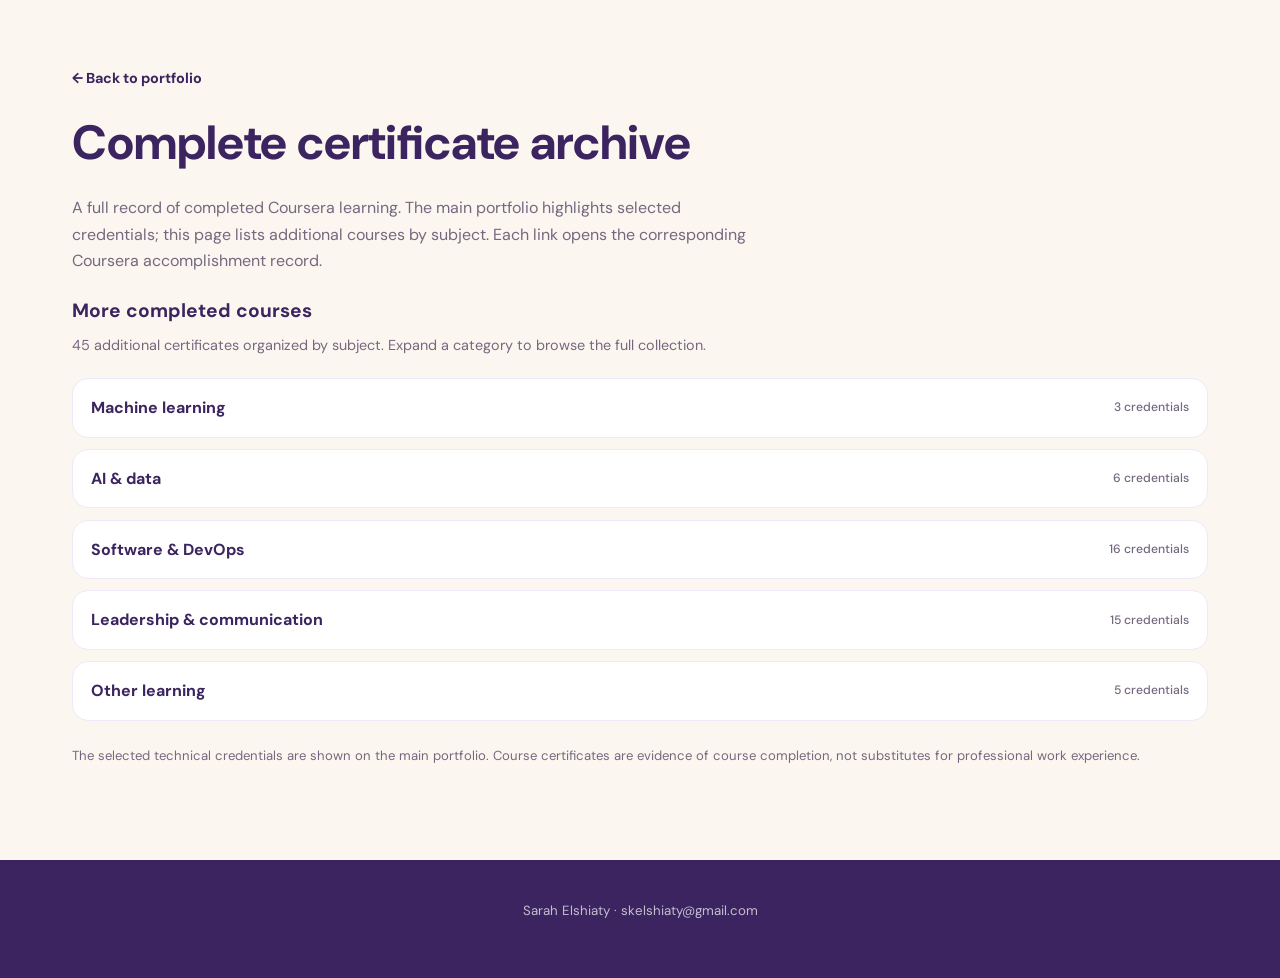
==== certificates.html @ fd30c5a4 "Add separate categorized archive for completed Coursera courses" ====
<!DOCTYPE html>
<html lang="en">
<head>
  <meta charset="UTF-8" />
  <meta name="viewport" content="width=device-width, initial-scale=1.0" />
  <title>Complete Certificate Archive | Sarah Elshiaty</title>
  <meta name="description" content="Full catalog of Sarah Elshiaty's completed Coursera credentials in machine learning, software engineering, AI, leadership and other subjects." />
  <link rel="stylesheet" href="style.css" />
  <link rel="preconnect" href="https://fonts.googleapis.com" />
  <link href="https://fonts.googleapis.com/css2?family=Cormorant+Garamond:wght@400;500;600&family=DM+Sans:wght@400;500;600;700&family=Space+Mono:wght@400;700&display=swap" rel="stylesheet" />
  <link rel="stylesheet" href="https://cdnjs.cloudflare.com/ajax/libs/font-awesome/6.5.0/css/all.min.css" />
  <style>
    .archive-page-header { padding: 4rem 0 1.3rem; }
    .archive-page-header h1 { color: var(--green-deep); font-size: clamp(2rem,5vw,3rem); margin: 0.7rem 0; }
    .archive-page-header p { color: var(--text-soft); max-width: 690px; line-height: 1.65; }
    .archive-page { padding: 0 0 5rem; }
    .archive-back { font-size: .9rem; color: var(--green-deep); font-weight: 700; }
    .archive-page .credentials-archive { margin-top: 0; }
    .archive-note { padding: 0.8rem 0; color: var(--text-soft); font-size: .82rem; }
    .archive-page .credential-group { max-width: 100%; }
  </style>
</head>
<body>
  <main class="container">
    <header class="archive-page-header">
      <a class="archive-back" href="index.html#highlights">← Back to portfolio</a>
      <h1>Complete certificate archive</h1>
      <p>A full record of completed Coursera learning. The main portfolio highlights selected credentials; this page lists additional courses by subject. Each link opens the corresponding Coursera accomplishment record.</p>
    </header>
    <section class="archive-page" aria-label="Additional completed credentials">
      <div class="credentials-archive">
        <div class="credentials-archive-heading">
          <h3>More completed courses</h3>
          <p>45 additional certificates organized by subject. Expand a category to browse the full collection.</p>
        </div>
<details class="credential-group">
            <summary><span>Machine learning</span><span class="credential-count">3 credentials</span></summary>
            <div class="credential-list">
              <div class="credential-item">
                <div><strong>Probability &amp; Statistics for Machine Learning &amp; Data Science</strong><span>DeepLearning.AI · Apr 2026</span></div>
                <a href="https://www.coursera.org/account/accomplishments/verify/L7XEUU2MS2C8" target="_blank" rel="noopener noreferrer" aria-label="View Coursera credential: Probability &amp; Statistics for Machine Learning &amp; Data Science">View credential <i class="fas fa-arrow-up-right-from-square" aria-hidden="true"></i></a>
              </div>
              <div class="credential-item">
                <div><strong>Calculus for Machine Learning and Data Science</strong><span>DeepLearning.AI · Apr 2026</span></div>
                <a href="https://www.coursera.org/account/accomplishments/verify/JVXZTRAQ6UK8" target="_blank" rel="noopener noreferrer" aria-label="View Coursera credential: Calculus for Machine Learning and Data Science">View credential <i class="fas fa-arrow-up-right-from-square" aria-hidden="true"></i></a>
              </div>
              <div class="credential-item">
                <div><strong>Linear Algebra for Machine Learning and Data Science</strong><span>DeepLearning.AI · Apr 2026</span></div>
                <a href="https://www.coursera.org/account/accomplishments/verify/30OW31FMFDQ5" target="_blank" rel="noopener noreferrer" aria-label="View Coursera credential: Linear Algebra for Machine Learning and Data Science">View credential <i class="fas fa-arrow-up-right-from-square" aria-hidden="true"></i></a>
              </div>
            </div>
          </details>
<details class="credential-group">
            <summary><span>AI &amp; data</span><span class="credential-count">6 credentials</span></summary>
            <div class="credential-list">
              <div class="credential-item">
                <div><strong>Gen AI Foundational Models for NLP &amp; Language Understanding</strong><span>IBM · Oct 2025</span></div>
                <a href="https://www.coursera.org/account/accomplishments/verify/PF1G9964RRE6" target="_blank" rel="noopener noreferrer" aria-label="View Coursera credential: Gen AI Foundational Models for NLP &amp; Language Understanding">View credential <i class="fas fa-arrow-up-right-from-square" aria-hidden="true"></i></a>
              </div>
              <div class="credential-item">
                <div><strong>Generative AI and LLMs: Architecture and Data Preparation</strong><span>IBM · Oct 2025</span></div>
                <a href="https://www.coursera.org/account/accomplishments/verify/6Q4J4Z8OM5E4" target="_blank" rel="noopener noreferrer" aria-label="View Coursera credential: Generative AI and LLMs: Architecture and Data Preparation">View credential <i class="fas fa-arrow-up-right-from-square" aria-hidden="true"></i></a>
              </div>
              <div class="credential-item">
                <div><strong>Building Generative AI-Powered Applications with Python</strong><span>IBM · Oct 2025</span></div>
                <a href="https://www.coursera.org/account/accomplishments/verify/UNQ5S6J6M9ED" target="_blank" rel="noopener noreferrer" aria-label="View Coursera credential: Building Generative AI-Powered Applications with Python">View credential <i class="fas fa-arrow-up-right-from-square" aria-hidden="true"></i></a>
              </div>
              <div class="credential-item">
                <div><strong>Prompt Engineering for Generative AI: Build Better AI Prompts</strong><span>IBM · Oct 2025</span></div>
                <a href="https://www.coursera.org/account/accomplishments/verify/GC480AFIRLNX" target="_blank" rel="noopener noreferrer" aria-label="View Coursera credential: Prompt Engineering for Generative AI: Build Better AI Prompts">View credential <i class="fas fa-arrow-up-right-from-square" aria-hidden="true"></i></a>
              </div>
              <div class="credential-item">
                <div><strong>Generative AI Essentials: From Fundamentals to Real-World Applications</strong><span>IBM · Oct 2025</span></div>
                <a href="https://www.coursera.org/account/accomplishments/verify/YM3UNROFY2SQ" target="_blank" rel="noopener noreferrer" aria-label="View Coursera credential: Generative AI Essentials: From Fundamentals to Real-World Applications">View credential <i class="fas fa-arrow-up-right-from-square" aria-hidden="true"></i></a>
              </div>
              <div class="credential-item">
                <div><strong>AI Foundations: How Artificial Intelligence Works</strong><span>IBM · Oct 2025</span></div>
                <a href="https://www.coursera.org/account/accomplishments/verify/1V96ULP0HMOT" target="_blank" rel="noopener noreferrer" aria-label="View Coursera credential: AI Foundations: How Artificial Intelligence Works">View credential <i class="fas fa-arrow-up-right-from-square" aria-hidden="true"></i></a>
              </div>
            </div>
          </details>
<details class="credential-group">
            <summary><span>Software &amp; DevOps</span><span class="credential-count">16 credentials</span></summary>
            <div class="credential-list">
              <div class="credential-item">
                <div><strong>DevOps Capstone Project</strong><span>IBM · Apr 2026</span></div>
                <a href="https://www.coursera.org/account/accomplishments/verify/LTIENLYLQ0TU" target="_blank" rel="noopener noreferrer" aria-label="View Coursera credential: DevOps Capstone Project">View credential <i class="fas fa-arrow-up-right-from-square" aria-hidden="true"></i></a>
              </div>
              <div class="credential-item">
                <div><strong>Monitoring and Observability for Development and DevOps</strong><span>IBM · Apr 2026</span></div>
                <a href="https://www.coursera.org/account/accomplishments/verify/8RVQHXJWYIJT" target="_blank" rel="noopener noreferrer" aria-label="View Coursera credential: Monitoring and Observability for Development and DevOps">View credential <i class="fas fa-arrow-up-right-from-square" aria-hidden="true"></i></a>
              </div>
              <div class="credential-item">
                <div><strong>Introduction to Test and Behavior Driven Development</strong><span>IBM · Apr 2026</span></div>
                <a href="https://www.coursera.org/account/accomplishments/verify/ZNVPTYYJFNGZ" target="_blank" rel="noopener noreferrer" aria-label="View Coursera credential: Introduction to Test and Behavior Driven Development">View credential <i class="fas fa-arrow-up-right-from-square" aria-hidden="true"></i></a>
              </div>
              <div class="credential-item">
                <div><strong>Introduction to Cloud Computing</strong><span>IBM · Apr 2026</span></div>
                <a href="https://www.coursera.org/account/accomplishments/verify/LXU3N2TKP0WY" target="_blank" rel="noopener noreferrer" aria-label="View Coursera credential: Introduction to Cloud Computing">View credential <i class="fas fa-arrow-up-right-from-square" aria-hidden="true"></i></a>
              </div>
              <div class="credential-item">
                <div><strong>Application Development using Microservices and Serverless</strong><span>IBM · Apr 2026</span></div>
                <a href="https://www.coursera.org/account/accomplishments/verify/Q4L50C824P6M" target="_blank" rel="noopener noreferrer" aria-label="View Coursera credential: Application Development using Microservices and Serverless">View credential <i class="fas fa-arrow-up-right-from-square" aria-hidden="true"></i></a>
              </div>
              <div class="credential-item">
                <div><strong>Getting Started with Git and GitHub</strong><span>IBM · Apr 2026</span></div>
                <a href="https://www.coursera.org/account/accomplishments/verify/JRCQGXC0SB4U" target="_blank" rel="noopener noreferrer" aria-label="View Coursera credential: Getting Started with Git and GitHub">View credential <i class="fas fa-arrow-up-right-from-square" aria-hidden="true"></i></a>
              </div>
              <div class="credential-item">
                <div><strong>Hands-on Introduction to Linux Commands and Shell Scripting</strong><span>IBM · Apr 2026</span></div>
                <a href="https://www.coursera.org/account/accomplishments/verify/ZKKMEPRRI6KT" target="_blank" rel="noopener noreferrer" aria-label="View Coursera credential: Hands-on Introduction to Linux Commands and Shell Scripting">View credential <i class="fas fa-arrow-up-right-from-square" aria-hidden="true"></i></a>
              </div>
              <div class="credential-item">
                <div><strong>Continuous Integration and Continuous Delivery (CI/CD)</strong><span>IBM · Apr 2026</span></div>
                <a href="https://www.coursera.org/account/accomplishments/verify/9HKXNP41TQMJ" target="_blank" rel="noopener noreferrer" aria-label="View Coursera credential: Continuous Integration and Continuous Delivery (CI/CD)">View credential <i class="fas fa-arrow-up-right-from-square" aria-hidden="true"></i></a>
              </div>
              <div class="credential-item">
                <div><strong>Introduction to DevOps</strong><span>IBM · Apr 2026</span></div>
                <a href="https://www.coursera.org/account/accomplishments/verify/MQ0LH51BWFPN" target="_blank" rel="noopener noreferrer" aria-label="View Coursera credential: Introduction to DevOps">View credential <i class="fas fa-arrow-up-right-from-square" aria-hidden="true"></i></a>
              </div>
              <div class="credential-item">
                <div><strong>Introduction to Containers with Docker, Kubernetes and OpenShift</strong><span>IBM · Apr 2026</span></div>
                <a href="https://www.coursera.org/account/accomplishments/verify/XZ3LC8RISA0I" target="_blank" rel="noopener noreferrer" aria-label="View Coursera credential: Introduction to Containers with Docker, Kubernetes and OpenShift">View credential <i class="fas fa-arrow-up-right-from-square" aria-hidden="true"></i></a>
              </div>
              <div class="credential-item">
                <div><strong>Introduction to Software Engineering</strong><span>IBM · Oct 2025</span></div>
                <a href="https://www.coursera.org/account/accomplishments/verify/JTVLV0EAIH13" target="_blank" rel="noopener noreferrer" aria-label="View Coursera credential: Introduction to Software Engineering">View credential <i class="fas fa-arrow-up-right-from-square" aria-hidden="true"></i></a>
              </div>
              <div class="credential-item">
                <div><strong>Introduction to Agile Development and Scrum</strong><span>IBM · Oct 2025</span></div>
                <a href="https://www.coursera.org/account/accomplishments/verify/IG5X1G9AXCM3" target="_blank" rel="noopener noreferrer" aria-label="View Coursera credential: Introduction to Agile Development and Scrum">View credential <i class="fas fa-arrow-up-right-from-square" aria-hidden="true"></i></a>
              </div>
              <div class="credential-item">
                <div><strong>Build &amp; Deploy AI Applications with Python &amp; Flask</strong><span>IBM · Oct 2025</span></div>
                <a href="https://www.coursera.org/account/accomplishments/verify/SZT0RPKFJXXV" target="_blank" rel="noopener noreferrer" aria-label="View Coursera credential: Build &amp; Deploy AI Applications with Python &amp; Flask">View credential <i class="fas fa-arrow-up-right-from-square" aria-hidden="true"></i></a>
              </div>
              <div class="credential-item">
                <div><strong>Python for Data Science &amp; AI: Hands-On Development</strong><span>IBM · Sep 2025</span></div>
                <a href="https://www.coursera.org/account/accomplishments/verify/B6IBYUK8X3IO" target="_blank" rel="noopener noreferrer" aria-label="View Coursera credential: Python for Data Science &amp; AI: Hands-On Development">View credential <i class="fas fa-arrow-up-right-from-square" aria-hidden="true"></i></a>
              </div>
              <div class="credential-item">
                <div><strong>Python Data Structures</strong><span>University of Michigan · Nov 2023</span></div>
                <a href="https://www.coursera.org/account/accomplishments/verify/FDK372BKE6NF" target="_blank" rel="noopener noreferrer" aria-label="View Coursera credential: Python Data Structures">View credential <i class="fas fa-arrow-up-right-from-square" aria-hidden="true"></i></a>
              </div>
              <div class="credential-item">
                <div><strong>Programming for Everybody (Getting Started with Python)</strong><span>University of Michigan · Oct 2023</span></div>
                <a href="https://www.coursera.org/account/accomplishments/verify/CGVASW6T26MK" target="_blank" rel="noopener noreferrer" aria-label="View Coursera credential: Programming for Everybody (Getting Started with Python)">View credential <i class="fas fa-arrow-up-right-from-square" aria-hidden="true"></i></a>
              </div>
            </div>
          </details>
<details class="credential-group">
            <summary><span>Leadership &amp; communication</span><span class="credential-count">15 credentials</span></summary>
            <div class="credential-list">
              <div class="credential-item">
                <div><strong>Leading Teams: Building Effective Team Cultures</strong><span>University of Illinois Urbana-Champaign · Sep 2026</span></div>
                <a href="https://www.coursera.org/account/accomplishments/verify/1QXT1CW9UWL4" target="_blank" rel="noopener noreferrer" aria-label="View Coursera credential: Leading Teams: Building Effective Team Cultures">View credential <i class="fas fa-arrow-up-right-from-square" aria-hidden="true"></i></a>
              </div>
              <div class="credential-item">
                <div><strong>Critical Thinking for Decision Making</strong><span>Creo Incubator · Sep 2026</span></div>
                <a href="https://www.coursera.org/account/accomplishments/verify/ET0OL95OQZAV" target="_blank" rel="noopener noreferrer" aria-label="View Coursera credential: Critical Thinking for Decision Making">View credential <i class="fas fa-arrow-up-right-from-square" aria-hidden="true"></i></a>
              </div>
              <div class="credential-item">
                <div><strong>Speak English Professionally: In Person, Online &amp; On the Phone</strong><span>Georgia Institute of Technology · Apr 2026</span></div>
                <a href="https://www.coursera.org/account/accomplishments/verify/CDO8L9FVTLZS" target="_blank" rel="noopener noreferrer" aria-label="View Coursera credential: Speak English Professionally: In Person, Online &amp; On the Phone">View credential <i class="fas fa-arrow-up-right-from-square" aria-hidden="true"></i></a>
              </div>
              <div class="credential-item">
                <div><strong>Employment Contracts</strong><span>University of Pennsylvania · Apr 2026</span></div>
                <a href="https://www.coursera.org/account/accomplishments/verify/L3MNR1FDJCLH" target="_blank" rel="noopener noreferrer" aria-label="View Coursera credential: Employment Contracts">View credential <i class="fas fa-arrow-up-right-from-square" aria-hidden="true"></i></a>
              </div>
              <div class="credential-item">
                <div><strong>Change Management</strong><span>Packt · Apr 2026</span></div>
                <a href="https://www.coursera.org/account/accomplishments/verify/ZLDD9D7CC0N3" target="_blank" rel="noopener noreferrer" aria-label="View Coursera credential: Change Management">View credential <i class="fas fa-arrow-up-right-from-square" aria-hidden="true"></i></a>
              </div>
              <div class="credential-item">
                <div><strong>Workplace Ethics and Professionalism</strong><span>LearnKartS · Apr 2026</span></div>
                <a href="https://www.coursera.org/account/accomplishments/verify/IQK7YTD3WS2Q" target="_blank" rel="noopener noreferrer" aria-label="View Coursera credential: Workplace Ethics and Professionalism">View credential <i class="fas fa-arrow-up-right-from-square" aria-hidden="true"></i></a>
              </div>
              <div class="credential-item">
                <div><strong>Preparation for Job Interviews</strong><span>Coursera · Apr 2026</span></div>
                <a href="https://www.coursera.org/account/accomplishments/verify/8XFS28ZJ9M58" target="_blank" rel="noopener noreferrer" aria-label="View Coursera credential: Preparation for Job Interviews">View credential <i class="fas fa-arrow-up-right-from-square" aria-hidden="true"></i></a>
              </div>
              <div class="credential-item">
                <div><strong>Developing Interpersonal Skills</strong><span>IBM · Apr 2026</span></div>
                <a href="https://www.coursera.org/account/accomplishments/verify/IX8LD2YBZOAU" target="_blank" rel="noopener noreferrer" aria-label="View Coursera credential: Developing Interpersonal Skills">View credential <i class="fas fa-arrow-up-right-from-square" aria-hidden="true"></i></a>
              </div>
              <div class="credential-item">
                <div><strong>Grammar and Punctuation</strong><span>University of California, Irvine · Oct 2025</span></div>
                <a href="https://www.coursera.org/account/accomplishments/verify/HV7VR3W2LQR6" target="_blank" rel="noopener noreferrer" aria-label="View Coursera credential: Grammar and Punctuation">View credential <i class="fas fa-arrow-up-right-from-square" aria-hidden="true"></i></a>
              </div>
              <div class="credential-item">
                <div><strong>Digital Creativity</strong><span>Arizona State University · Oct 2025</span></div>
                <a href="https://www.coursera.org/account/accomplishments/verify/DJQEDTL4682N" target="_blank" rel="noopener noreferrer" aria-label="View Coursera credential: Digital Creativity">View credential <i class="fas fa-arrow-up-right-from-square" aria-hidden="true"></i></a>
              </div>
              <div class="credential-item">
                <div><strong>Entrepreneurship I: Laying the Foundation</strong><span>University of Illinois Urbana-Champaign · Oct 2025</span></div>
                <a href="https://www.coursera.org/account/accomplishments/verify/RY8MOOT4UTCQ" target="_blank" rel="noopener noreferrer" aria-label="View Coursera credential: Entrepreneurship I: Laying the Foundation">View credential <i class="fas fa-arrow-up-right-from-square" aria-hidden="true"></i></a>
              </div>
              <div class="credential-item">
                <div><strong>Digital Communication and Emotion</strong><span>Arizona State University · Oct 2024</span></div>
                <a href="https://www.coursera.org/account/accomplishments/verify/44YHU8G6OZR5" target="_blank" rel="noopener noreferrer" aria-label="View Coursera credential: Digital Communication and Emotion">View credential <i class="fas fa-arrow-up-right-from-square" aria-hidden="true"></i></a>
              </div>
              <div class="credential-item">
                <div><strong>Successful Presentation</strong><span>University of Colorado Boulder · Oct 2024</span></div>
                <a href="https://www.coursera.org/account/accomplishments/verify/QJTA5VAOOU4Z" target="_blank" rel="noopener noreferrer" aria-label="View Coursera credential: Successful Presentation">View credential <i class="fas fa-arrow-up-right-from-square" aria-hidden="true"></i></a>
              </div>
              <div class="credential-item">
                <div><strong>Finding Your Professional Voice: Confidence &amp; Impact</strong><span>University of London · Royal Central School of Speech and Drama · Sep 2024</span></div>
                <a href="https://www.coursera.org/account/accomplishments/verify/A33VC2U1CW04" target="_blank" rel="noopener noreferrer" aria-label="View Coursera credential: Finding Your Professional Voice: Confidence &amp; Impact">View credential <i class="fas fa-arrow-up-right-from-square" aria-hidden="true"></i></a>
              </div>
              <div class="credential-item">
                <div><strong>Personal Productivity, Time Management and Prioritization</strong><span>STARWEAVER · Sep 2023</span></div>
                <a href="https://www.coursera.org/account/accomplishments/verify/2HZ6AYJW59MP" target="_blank" rel="noopener noreferrer" aria-label="View Coursera credential: Personal Productivity, Time Management and Prioritization">View credential <i class="fas fa-arrow-up-right-from-square" aria-hidden="true"></i></a>
              </div>
            </div>
          </details>
<details class="credential-group">
            <summary><span>Other learning</span><span class="credential-count">5 credentials</span></summary>
            <div class="credential-list">
              <div class="credential-item">
                <div><strong>The Sustainable Development Goals – A Global, Transdisciplinary Vision for the Future</strong><span>University of Copenhagen · Mar 2025</span></div>
                <a href="https://www.coursera.org/account/accomplishments/verify/AI2J1E8IZM2V" target="_blank" rel="noopener noreferrer" aria-label="View Coursera credential: The Sustainable Development Goals – A Global, Transdisciplinary Vision for the Future">View credential <i class="fas fa-arrow-up-right-from-square" aria-hidden="true"></i></a>
              </div>
              <div class="credential-item">
                <div><strong>The Great Sustainability Transition: Global Challenges, Local Actions</strong><span>Universiteit Leiden · Mar 2025</span></div>
                <a href="https://www.coursera.org/account/accomplishments/verify/LQTTHE8A21H0" target="_blank" rel="noopener noreferrer" aria-label="View Coursera credential: The Great Sustainability Transition: Global Challenges, Local Actions">View credential <i class="fas fa-arrow-up-right-from-square" aria-hidden="true"></i></a>
              </div>
              <div class="credential-item">
                <div><strong>Digital Safety and Security</strong><span>Arizona State University · Mar 2024</span></div>
                <a href="https://www.coursera.org/account/accomplishments/verify/FE57LKBH8WSF" target="_blank" rel="noopener noreferrer" aria-label="View Coursera credential: Digital Safety and Security">View credential <i class="fas fa-arrow-up-right-from-square" aria-hidden="true"></i></a>
              </div>
              <div class="credential-item">
                <div><strong>Academic Information Seeking</strong><span>University of Copenhagen · Technical University of Denmark · Mar 2024</span></div>
                <a href="https://www.coursera.org/account/accomplishments/verify/UBH3HGKHYEZK" target="_blank" rel="noopener noreferrer" aria-label="View Coursera credential: Academic Information Seeking">View credential <i class="fas fa-arrow-up-right-from-square" aria-hidden="true"></i></a>
              </div>
              <div class="credential-item">
                <div><strong>Digital Tools and Well-Being</strong><span>Arizona State University · Oct 2023</span></div>
                <a href="https://www.coursera.org/account/accomplishments/verify/XLT7AVNNZXJG" target="_blank" rel="noopener noreferrer" aria-label="View Coursera credential: Digital Tools and Well-Being">View credential <i class="fas fa-arrow-up-right-from-square" aria-hidden="true"></i></a>
              </div>
            </div>
          </details>
      </div>

      <p class="archive-note">The selected technical credentials are shown on the <a href="index.html#highlights">main portfolio</a>. Course certificates are evidence of course completion, not substitutes for professional work experience.</p>
    </section>
  </main>
  <footer><div class="container"><p>Sarah Elshiaty · <a href="mailto:skelshiaty@gmail.com">skelshiaty@gmail.com</a></p></div></footer>
</body>
</html>
---- style.css ----
/* =====================================================
   SARAH ELSHIATY PORTFOLIO — style.css
   Palette: deep plum, elegant green, muted lavender, beige, cream
   Fonts: Cormorant Garamond + DM Sans + Space Mono
===================================================== */

:root {
  --green-deep:    #3b245f;
  --green-mid:     #5f3b8c;
  --green-sage:    #7f6aa3;
  --green-light:   #c9b8e8;
  --green-pale:    #eee8f8;
  --beige:         #f3ede3;
  --cream:         #fbf7f0;
  --white:         #ffffff;
  --text-dark:     #261f2e;
  --text-mid:      #4a4057;
  --text-soft:     #74687f;
  --shadow-sm:     0 2px 12px rgba(59,36,95,0.08);
  --shadow-md:     0 6px 28px rgba(59,36,95,0.13);
  --shadow-lg:     0 16px 56px rgba(59,36,95,0.18);
  --radius-sm:     8px;
  --radius-md:     16px;
  --radius-lg:     24px;
  --transition:    0.3s cubic-bezier(0.4, 0, 0.2, 1);
  --font-serif:    'Cormorant Garamond', Georgia, serif;
  --font-sans:     'DM Sans', system-ui, sans-serif;
  --font-mono:     'Space Mono', monospace;
}

*, *::before, *::after { box-sizing: border-box; margin: 0; padding: 0; }

html { scroll-behavior: smooth; font-size: 16px; }

body {
  font-family: var(--font-sans);
  background: var(--cream);
  color: var(--text-dark);
  line-height: 1.7;
  overflow-x: hidden;
}

img { max-width: 100%; display: block; }
a { text-decoration: none; color: inherit; }

.container {
  max-width: 1200px;
  margin: 0 auto;
  padding: 0 2rem;
}

/* ===================== SCROLLBAR ===================== */
::-webkit-scrollbar { width: 6px; }
::-webkit-scrollbar-track { background: var(--beige); }
::-webkit-scrollbar-thumb { background: var(--green-sage); border-radius: 3px; }

/* ===================== NAVBAR ===================== */
#navbar {
  position: fixed; top: 0; left: 0; right: 0; z-index: 1000;
  padding: 1rem 0;
  background: rgba(250,247,242,0.85);
  backdrop-filter: blur(16px);
  border-bottom: 1px solid transparent;
  transition: var(--transition);
}
#navbar.scrolled {
  border-bottom-color: var(--green-pale);
  box-shadow: var(--shadow-sm);
}
.nav-container {
  max-width: 1200px; margin: 0 auto; padding: 0 2rem;
  display: flex; align-items: center; justify-content: space-between;
}
.nav-logo {
  font-family: var(--font-serif);
  font-size: 1.6rem; font-weight: 600;
  color: var(--green-deep);
  letter-spacing: 0.02em;
}
.nav-logo span { color: var(--green-sage); }
.nav-links {
  display: flex; gap: 2.2rem; list-style: none;
}
.nav-links a {
  font-size: 0.85rem; font-weight: 500; letter-spacing: 0.06em;
  text-transform: uppercase; color: var(--text-mid);
  position: relative; transition: color var(--transition);
}
.nav-links a::after {
  content: ''; position: absolute; bottom: -3px; left: 0; right: 0;
  height: 2px; background: var(--green-sage);
  transform: scaleX(0); transition: transform var(--transition);
}
.nav-links a:hover { color: var(--green-deep); }
.nav-links a:hover::after { transform: scaleX(1); }

.hamburger {
  display: none; flex-direction: column; gap: 5px;
  background: none; border: none; cursor: pointer; padding: 4px;
}
.hamburger span {
  display: block; width: 24px; height: 2px;
  background: var(--green-deep); border-radius: 2px;
  transition: var(--transition);
}

/* ===================== BUTTONS ===================== */
.btn {
  display: inline-flex; align-items: center; gap: 0.5rem;
  padding: 0.75rem 1.75rem; border-radius: 50px;
  font-family: var(--font-sans); font-size: 0.9rem; font-weight: 600;
  cursor: pointer; transition: all var(--transition);
  border: 2px solid transparent;
}
.btn-primary {
  background: var(--green-deep); color: var(--white);
  border-color: var(--green-deep);
}
.btn-primary:hover {
  background: var(--green-mid); border-color: var(--green-mid);
  transform: translateY(-2px); box-shadow: var(--shadow-md);
}
.btn-secondary {
  background: transparent; color: var(--green-deep);
  border-color: var(--green-deep);
}
.btn-secondary:hover {
  background: var(--green-deep); color: var(--white);
  transform: translateY(-2px);
}
.btn-sm {
  padding: 0.5rem 1.1rem; font-size: 0.82rem;
  background: var(--green-pale); color: var(--green-deep);
  border-radius: 50px; border: none;
}
.btn-sm:hover { background: var(--green-light); }

.full-width { width: 100%; justify-content: center; }

/* ===================== SECTION COMMON ===================== */
section { padding: 6rem 0; }

.section-header { text-align: center; margin-bottom: 3.5rem; }
.section-tag {
  display: inline-block;
  font-family: var(--font-mono);
  font-size: 0.72rem; letter-spacing: 0.18em; text-transform: uppercase;
  color: var(--green-sage); margin-bottom: 0.6rem;
}
.section-title {
  font-family: var(--font-serif);
  font-size: clamp(2.2rem, 4vw, 3.2rem); font-weight: 300;
  color: var(--green-deep); line-height: 1.2;
}

/* ===================== REVEAL ANIMATION ===================== */
.reveal { opacity: 0; transform: translateY(40px); transition: opacity 0.7s ease, transform 0.7s ease; }
.reveal.visible { opacity: 1; transform: none; }

/* ===================== HERO ===================== */
#hero {
  min-height: 100vh; position: relative;
  background: radial-gradient(circle at 18% 28%, rgba(201,184,232,0.22) 0%, transparent 34%), linear-gradient(135deg, #24133f 0%, #3b245f 42%, #315b3a 78%, #476f4d 100%);
  display: flex; align-items: center; justify-content: center;
  overflow: hidden; padding: 8rem 2rem 4rem;
}
#particleCanvas {
  position: absolute; inset: 0; z-index: 0;
}
.hero-content {
  position: relative; z-index: 1;
  max-width: 1100px; margin: 0 auto;
  display: flex; align-items: center; gap: 4rem;
  flex-wrap: wrap; justify-content: center;
}
.hero-photo-wrap {
  flex-shrink: 0;
  width: 220px; height: 220px; border-radius: 50%;
  border: 4px solid rgba(201,184,232,0.65);
  box-shadow: 0 0 0 8px rgba(127,106,163,0.18), var(--shadow-lg);
  overflow: hidden;
  animation: heroPhotoIn 1s ease both;
}
@keyframes heroPhotoIn {
  from { opacity: 0; transform: scale(0.8); }
  to { opacity: 1; transform: scale(1); }
}
.hero-photo { width: 100%; height: 100%; object-fit: cover; }
.hero-text { flex: 1; min-width: 280px; animation: heroTextIn 1s 0.3s ease both; }
@keyframes heroTextIn {
  from { opacity: 0; transform: translateX(30px); }
  to { opacity: 1; transform: none; }
}
.hero-eyebrow {
  font-family: var(--font-mono); font-size: 0.78rem;
  letter-spacing: 0.2em; text-transform: uppercase;
  color: var(--green-light); margin-bottom: 0.5rem;
}
.hero-name {
  font-family: var(--font-serif);
  font-size: clamp(3rem, 6vw, 5.5rem); font-weight: 300;
  color: var(--white); line-height: 1.05; margin-bottom: 1rem;
  letter-spacing: -0.01em;
}
.hero-title {
  font-size: 0.92rem; font-weight: 500; letter-spacing: 0.03em;
  color: var(--green-light); margin-bottom: 1.2rem; line-height: 1.6;
}
.hero-desc {
  font-size: 1rem; color: rgba(255,255,255,0.75);
  margin-bottom: 2rem; line-height: 1.7; max-width: 520px;
}
.hero-btns { display: flex; gap: 1rem; flex-wrap: wrap; margin-bottom: 1.8rem; }
.hero-btns .btn-secondary {
  color: var(--white);
  border-color: rgba(201,184,232,0.75);
  background: rgba(255,255,255,0.08);
  backdrop-filter: blur(8px);
}
.hero-btns .btn-secondary:hover {
  background: var(--green-light);
  color: var(--green-deep);
  border-color: var(--green-light);
  box-shadow: var(--shadow-md);
}
.hero-quote {
  font-family: var(--font-serif); font-style: italic;
  font-size: 1.05rem; color: var(--green-light); opacity: 0.85;
}
.hero-quote .fa-quote-left, .hero-quote .fa-quote-right { font-size: 0.7em; margin: 0 0.3em; }
.hero-scroll-hint {
  position: absolute; bottom: 2rem; left: 50%; transform: translateX(-50%);
  color: var(--green-light); font-size: 1.2rem; z-index: 1;
  animation: bounce 2s infinite;
}
@keyframes bounce {
  0%, 100% { transform: translateX(-50%) translateY(0); }
  50% { transform: translateX(-50%) translateY(8px); }
}

/* ===================== QUICK FACTS ===================== */
#quickfacts {
  background: var(--white);
  padding: 3rem 0;
  border-bottom: 1px solid var(--green-pale);
}
.facts-grid {
  display: flex; flex-wrap: wrap; gap: 1rem; justify-content: center;
}
.fact-card {
  display: flex; align-items: center; gap: 0.7rem;
  background: var(--cream); border: 1px solid var(--green-pale);
  padding: 0.7rem 1.2rem; border-radius: 50px;
  font-size: 0.85rem; font-weight: 500; color: var(--text-mid);
  transition: all var(--transition);
}
.fact-card:hover {
  background: var(--green-pale); border-color: var(--green-light);
  transform: translateY(-2px); box-shadow: var(--shadow-sm);
}
.fact-card i { color: var(--green-sage); font-size: 0.9rem; }

/* ===================== ABOUT ===================== */
#about { background: var(--beige); }
.about-grid {
  display: grid; grid-template-columns: 300px 1fr; gap: 4rem; align-items: center;
}
.about-photo-wrap {
  position: relative; border-radius: var(--radius-lg); overflow: hidden;
  box-shadow: var(--shadow-md);
}
.about-photo-wrap img { width: 100%; aspect-ratio: 3/4; object-fit: cover; }
.about-photo-deco {
  position: absolute; top: 1rem; right: -1rem; bottom: -1rem; left: 1rem;
  border: 3px solid var(--green-light); border-radius: var(--radius-lg);
  z-index: -1;
}
.about-text-col p { font-size: 1rem; color: var(--text-mid); margin-bottom: 1.2rem; line-height: 1.8; }
.about-tags { display: flex; flex-wrap: wrap; gap: 0.5rem; margin-bottom: 1.5rem; }
.about-tags span {
  background: var(--green-pale); color: var(--green-deep);
  padding: 0.35rem 0.9rem; border-radius: 50px;
  font-size: 0.8rem; font-weight: 600;
}
.about-links { display: flex; gap: 0.8rem; }

/* ===================== EDUCATION ===================== */
#education { background: var(--cream); }
.edu-grid { display: grid; grid-template-columns: 1fr 1fr; gap: 2rem; }
.edu-card {
  background: var(--white); border: 1px solid var(--green-pale);
  border-radius: var(--radius-lg); padding: 2rem;
  box-shadow: var(--shadow-sm); transition: all var(--transition);
  display: flex; gap: 1.5rem;
}
.edu-card:hover { transform: translateY(-4px); box-shadow: var(--shadow-md); border-color: var(--green-light); }
.edu-icon {
  flex-shrink: 0; width: 50px; height: 50px; border-radius: 12px;
  background: var(--green-pale); display: flex; align-items: center; justify-content: center;
  font-size: 1.3rem; color: var(--green-deep);
}
.edu-body h3 { font-family: var(--font-serif); font-size: 1.3rem; color: var(--green-deep); margin-bottom: 0.3rem; }
.edu-school { font-weight: 600; color: var(--text-mid); font-size: 0.9rem; }
.edu-dates { font-size: 0.82rem; color: var(--text-soft); margin: 0.3rem 0 0.8rem; font-family: var(--font-mono); }
.edu-badges { display: flex; flex-wrap: wrap; gap: 0.4rem; margin-bottom: 1rem; }
.badge {
  padding: 0.25rem 0.75rem; border-radius: 50px;
  font-size: 0.75rem; font-weight: 600;
}
.badge.green { background: var(--green-deep); color: var(--white); }
.badge.cream { background: var(--green-pale); color: var(--green-deep); }
.courses-label { font-size: 0.8rem; font-weight: 600; color: var(--text-soft); margin-bottom: 0.5rem; }
.courses-tags { display: flex; flex-wrap: wrap; gap: 0.3rem; }
.courses-tags span {
  background: var(--beige); border: 1px solid var(--green-pale);
  padding: 0.2rem 0.6rem; border-radius: 4px;
  font-size: 0.73rem; color: var(--text-mid);
}

/* ===================== SKILLS ===================== */
#skills { background: var(--beige); }
.skills-layout { display: grid; grid-template-columns: 1fr 1fr; gap: 2.5rem; }
.skill-group { margin-bottom: 2rem; }
.skill-group h4 {
  font-size: 0.82rem; font-weight: 700; text-transform: uppercase;
  letter-spacing: 0.1em; color: var(--green-deep);
  margin-bottom: 0.8rem; display: flex; align-items: center; gap: 0.5rem;
}
.skill-group h4 i { color: var(--green-sage); }
.skill-pills { display: flex; flex-wrap: wrap; gap: 0.4rem; }
.skill-pills span {
  background: var(--white); border: 1px solid var(--green-pale);
  color: var(--text-mid); padding: 0.35rem 0.85rem;
  border-radius: 50px; font-size: 0.82rem; font-weight: 500;
  transition: all var(--transition);
}
.skill-pills span:hover {
  background: var(--green-pale); border-color: var(--green-light); color: var(--green-deep);
  transform: translateY(-1px);
}
.skill-pills.small span { font-size: 0.75rem; padding: 0.25rem 0.65rem; }

.lang-grid { display: grid; grid-template-columns: repeat(4, 1fr); gap: 0.5rem; }
.lang-card {
  background: var(--white); border: 1px solid var(--green-pale);
  border-radius: var(--radius-sm); padding: 0.6rem 0.5rem;
  text-align: center; font-size: 0.75rem; font-weight: 600; color: var(--text-mid);
  transition: all var(--transition); cursor: default;
  display: flex; flex-direction: column; align-items: center; gap: 0.25rem;
}
.lang-card:hover { background: var(--green-pale); border-color: var(--green-light); transform: translateY(-2px); }
.lang-icon { font-size: 1.1rem; }
.tools-grid { display: flex; flex-wrap: wrap; gap: 0.4rem; }
.tool-chip {
  background: var(--white); border: 1px solid var(--green-pale);
  color: var(--text-mid); padding: 0.35rem 0.75rem;
  border-radius: var(--radius-sm); font-size: 0.78rem; font-weight: 500;
  display: flex; align-items: center; gap: 0.4rem;
  transition: all var(--transition);
}
.tool-chip:hover {
  background: var(--green-deep); color: var(--white); border-color: var(--green-deep);
  transform: translateY(-1px);
}
.tool-chip i { font-size: 0.85rem; }

/* ===================== PROJECTS ===================== */
#projects { background: var(--cream); }
.filter-bar { display: flex; flex-wrap: wrap; gap: 0.6rem; justify-content: center; margin-bottom: 3rem; }
.filter-btn {
  padding: 0.5rem 1.3rem; border-radius: 50px;
  border: 2px solid var(--green-pale); background: transparent;
  font-family: var(--font-sans); font-size: 0.83rem; font-weight: 600;
  color: var(--text-mid); cursor: pointer; transition: all var(--transition);
}
.filter-btn:hover { border-color: var(--green-sage); color: var(--green-deep); }
.filter-btn.active {
  background: var(--green-deep); border-color: var(--green-deep); color: var(--white);
}
.projects-grid {
  display: grid; grid-template-columns: repeat(auto-fill, minmax(320px, 1fr));
  gap: 1.8rem;
}
.project-card {
  background: var(--white); border: 1px solid var(--green-pale);
  border-radius: var(--radius-lg); overflow: hidden;
  box-shadow: var(--shadow-sm); transition: all var(--transition);
  display: flex; flex-direction: column;
}
.project-card:hover { transform: translateY(-6px); box-shadow: var(--shadow-lg); border-color: var(--green-light); }
.project-card.hidden { display: none; }
.project-img { height: 190px; overflow: hidden; position: relative; background: var(--green-pale); }
.project-img img { width: 100%; height: 100%; object-fit: cover; transition: transform 0.5s ease; }
.project-card:hover .project-img img { transform: scale(1.05); }
.project-img-overlay {
  position: absolute; inset: 0;
  background: linear-gradient(to bottom, transparent 60%, rgba(38,31,46,0.35));
}
.project-body { padding: 1.5rem; flex: 1; display: flex; flex-direction: column; }
.project-cat {
  font-family: var(--font-mono); font-size: 0.68rem;
  text-transform: uppercase; letter-spacing: 0.12em;
  color: var(--green-sage); font-weight: 700; margin-bottom: 0.5rem;
  display: block;
}
.project-cat.current { color: #d4850a; }
.project-body h3 {
  font-family: var(--font-serif); font-size: 1.2rem;
  color: var(--green-deep); margin-bottom: 0.7rem; line-height: 1.3;
}
.project-body p { font-size: 0.87rem; color: var(--text-soft); margin-bottom: 1rem; line-height: 1.6; flex: 1; }
.project-tags { display: flex; flex-wrap: wrap; gap: 0.35rem; margin-bottom: 1.2rem; }
.project-tags span {
  background: var(--green-pale); color: var(--green-deep);
  padding: 0.2rem 0.6rem; border-radius: 4px;
  font-size: 0.73rem; font-weight: 600;
}
.project-actions { display: flex; gap: 0.6rem; }
.btn-action {
  flex: 1; display: inline-flex; align-items: center; justify-content: center; gap: 0.4rem;
  padding: 0.55rem 0.8rem; border-radius: var(--radius-sm);
  font-family: var(--font-sans); font-size: 0.8rem; font-weight: 600;
  cursor: pointer; transition: all var(--transition); border: none;
  background: var(--green-pale); color: var(--green-deep);
}
.btn-action:hover { background: var(--green-deep); color: var(--white); }
.btn-details { background: var(--beige); color: var(--text-mid); }
.btn-details:hover { background: var(--green-mid); color: var(--white); }
.current-glow { box-shadow: 0 0 0 2px rgba(212,133,10,0.3), var(--shadow-sm); border-color: rgba(212,133,10,0.3); }

/* ===================== HIGHLIGHTS ===================== */
#highlights { background: var(--beige); }
.tab-bar { display: flex; gap: 0.5rem; justify-content: center; margin-bottom: 2.5rem; flex-wrap: wrap; }
.tab-btn {
  padding: 0.6rem 1.5rem; border-radius: 50px;
  border: 2px solid var(--green-pale); background: transparent;
  font-family: var(--font-sans); font-size: 0.85rem; font-weight: 600;
  color: var(--text-mid); cursor: pointer; transition: all var(--transition);
}
.tab-btn:hover { border-color: var(--green-sage); color: var(--green-deep); }
.tab-btn.active { background: var(--green-deep); border-color: var(--green-deep); color: var(--white); }
.tab-content { display: none; }
.tab-content.active { display: block; animation: fadeIn 0.4s ease; }
@keyframes fadeIn { from { opacity: 0; transform: translateY(10px); } to { opacity: 1; transform: none; } }

/* --- CERTIFICATES --- */
.cert-grid { display: grid; grid-template-columns: repeat(auto-fill, minmax(280px, 1fr)); gap: 1.2rem; }
.cert-card {
  background: var(--white); border: 1px solid var(--green-pale);
  border-radius: var(--radius-md); padding: 1.3rem;
  box-shadow: var(--shadow-sm); transition: all var(--transition);
  display: flex; gap: 1rem; align-items: flex-start;
}
.cert-card:hover { transform: translateY(-3px); box-shadow: var(--shadow-md); border-color: var(--green-light); }
.cert-card.featured { grid-column: 1 / -1; flex-direction: column; background: linear-gradient(135deg, var(--green-deep), var(--green-mid)); color: var(--white); border-color: var(--green-deep); }
.cert-card.featured h4 { color: var(--white); }
.cert-card.featured .cert-provider { color: var(--green-light); }
.cert-card.featured .cert-desc { color: rgba(255,255,255,0.8); font-size: 0.85rem; margin: 0.5rem 0; }
.cert-card.featured .cert-courses { display: flex; flex-wrap: wrap; gap: 0.3rem; margin-top: 0.8rem; }
.cert-card.featured .cert-courses span {
  background: rgba(255,255,255,0.15); color: var(--white);
  padding: 0.2rem 0.6rem; border-radius: 4px; font-size: 0.72rem; font-weight: 500;
}
.cert-card.featured .btn-view { background: rgba(255,255,255,0.2); color: var(--white); border: 1px solid rgba(255,255,255,0.3); }
.cert-icon {
  flex-shrink: 0; width: 38px; height: 38px; border-radius: 8px;
  background: var(--green-pale); display: flex; align-items: center; justify-content: center;
  font-size: 1rem; color: var(--green-deep);
}
.cert-card.featured .cert-icon { background: rgba(255,255,255,0.2); color: var(--white); width: 44px; height: 44px; }
.cert-body { flex: 1; }
.cert-body h4 { font-size: 0.9rem; font-weight: 600; color: var(--text-dark); margin-bottom: 0.2rem; line-height: 1.4; }
.cert-provider { font-size: 0.78rem; color: var(--text-soft); font-family: var(--font-mono); }
.btn-view {
  display: inline-flex; align-items: center; gap: 0.3rem;
  padding: 0.35rem 0.85rem; border-radius: 50px;
  background: var(--green-pale); color: var(--green-deep);
  font-size: 0.78rem; font-weight: 600; white-space: nowrap;
  transition: all var(--transition); border: none; cursor: pointer; text-decoration: none;
  flex-shrink: 0; align-self: flex-start;
}
.btn-view:hover { background: var(--green-deep); color: var(--white); }


/* Certificates: highlighted credentials and compact, collapsible archive */
.credentials-header, .credentials-archive-heading { margin-bottom: 1.3rem; }
.credentials-header { display: flex; align-items: flex-start; justify-content: space-between; gap: 1.5rem; }
.credentials-header h3, .credentials-archive-heading h3 { color: var(--green-deep); font-size: 1.2rem; margin-bottom: 0.4rem; }
.credentials-header p, .credentials-archive-heading p { color: var(--text-soft); font-size: 0.9rem; line-height: 1.6; max-width: 690px; }
.credentials-total { flex-shrink: 0; border: 1px solid var(--green-light); background: var(--white); color: var(--green-deep); border-radius: 100px; padding: 0.35rem 0.85rem; font-size: 0.78rem; font-weight: 700; }
.credentials-featured-grid { display: grid; grid-template-columns: repeat(2,minmax(0,1fr)); gap: 0.9rem; }
.credential-feature { min-width: 0; background: var(--white); border: 1px solid var(--green-pale); border-radius: var(--radius-md); box-shadow: var(--shadow-sm); padding: 1.15rem 1.25rem; display: flex; flex-direction: column; justify-content: space-between; gap: 0.75rem; }
.credential-feature:hover { border-color: var(--green-light); }
.credential-feature-primary { grid-column: 1 / -1; background: var(--green-deep); color: var(--white); border-color: var(--green-deep); }
.credential-feature h4 { font-size: 0.93rem; line-height: 1.45; color: var(--text-dark); font-weight: 700; overflow-wrap: anywhere; }
.credential-feature-primary h4 { color: var(--white); font-size: 1.05rem; }
.credential-feature p { color: var(--text-soft); margin-top: 0.35rem; font-size: 0.78rem; line-height: 1.5; }
.credential-feature-primary p { color: rgba(255,255,255,0.85); }
.credential-verify, .credential-item a { display: inline-flex; gap: 0.4rem; align-items: center; width: fit-content; font-size: 0.8rem; font-weight: 700; color: var(--green-deep); text-decoration: underline; text-underline-offset: 3px; }
.credential-feature-primary .credential-verify { color: var(--white); }
.credential-verify:hover, .credential-item a:hover { text-decoration-thickness: 2px; }
.credentials-archive { margin-top: 2.6rem; }
.credential-group { background: var(--white); border: 1px solid var(--green-pale); border-radius: var(--radius-md); margin: 0.7rem 0; overflow: hidden; }
.credential-group summary { padding: 0.95rem 1.15rem; display: flex; align-items: center; justify-content: space-between; gap: 1rem; cursor: pointer; font-weight: 700; color: var(--green-deep); list-style-position: inside; }
.credential-group summary:hover { background: var(--green-pale); }
.credential-group[open] summary { border-bottom: 1px solid var(--green-pale); background: var(--green-pale); }
.credential-count { font-size: 0.76rem; font-weight: 500; color: var(--text-soft); white-space: nowrap; }
.credential-list { padding: 0.35rem 1.2rem; }
.credential-item { display: flex; align-items: center; justify-content: space-between; gap: 1rem; padding: 0.8rem 0; border-bottom: 1px solid var(--green-pale); }
.credential-item:last-child { border-bottom: 0; }
.credential-item > div { min-width: 0; display: flex; flex-direction: column; gap: 0.25rem; }
.credential-item strong { color: var(--text-dark); font-size: 0.84rem; line-height: 1.45; font-weight: 600; }
.credential-item span { color: var(--text-soft); font-size: 0.75rem; line-height: 1.5; }
.credential-item a { flex-shrink: 0; white-space: nowrap; }
.credential-feature a:focus-visible, .credential-group summary:focus-visible, .credential-item a:focus-visible { outline: 3px solid var(--green-sage); outline-offset: 3px; }
@media (max-width: 768px) {
  .credentials-featured-grid { grid-template-columns: 1fr; }
  .credential-feature-primary { grid-column: auto; }
  .credentials-header { flex-direction: column; gap: 0.7rem; }
  .credential-item { align-items: flex-start; flex-direction: column; gap: 0.45rem; }
}
@media (prefers-reduced-motion: reduce) {
  .tab-content.active { animation: none; }
  .credential-feature, .credential-item, .credential-group { transition: none; }
}

/* --- EXPERIENCE --- */
.exp-list { display: flex; flex-direction: column; gap: 1.2rem; }
.exp-card {
  background: var(--white); border: 1px solid var(--green-pale);
  border-radius: var(--radius-md); padding: 1.5rem 1.8rem;
  display: flex; gap: 1.5rem; align-items: flex-start;
  box-shadow: var(--shadow-sm); transition: all var(--transition);
}
.exp-card:hover { transform: translateX(6px); border-color: var(--green-light); box-shadow: var(--shadow-md); }
.exp-icon {
  flex-shrink: 0; width: 46px; height: 46px; border-radius: 12px;
  background: var(--green-pale); display: flex; align-items: center; justify-content: center;
  font-size: 1.1rem; color: var(--green-deep);
}
.exp-body h4 { font-size: 1rem; font-weight: 700; color: var(--green-deep); margin-bottom: 0.4rem; }
.exp-body p { font-size: 0.88rem; color: var(--text-soft); line-height: 1.6; }

/* --- PAPERS --- */
.papers-grid { display: grid; grid-template-columns: repeat(auto-fill, minmax(340px, 1fr)); gap: 1.2rem; }
.paper-card {
  background: var(--white); border: 1px solid var(--green-pale);
  border-radius: var(--radius-md); padding: 1.5rem;
  box-shadow: var(--shadow-sm); transition: all var(--transition);
  display: flex; flex-direction: column; gap: 0.8rem;
}
.paper-card:hover { transform: translateY(-3px); box-shadow: var(--shadow-md); border-color: var(--green-light); }
.paper-icon {
  width: 40px; height: 40px; border-radius: 10px;
  background: var(--green-pale); display: flex; align-items: center; justify-content: center;
  font-size: 1rem; color: var(--green-deep);
}
.paper-body h4 { font-size: 0.9rem; font-weight: 700; color: var(--green-deep); line-height: 1.4; margin-bottom: 0.4rem; }
.paper-body p { font-size: 0.82rem; color: var(--text-soft); line-height: 1.6; }
.paper-tags { display: flex; flex-wrap: wrap; gap: 0.3rem; margin-top: 0.3rem; }
.paper-tags span {
  background: var(--green-pale); color: var(--green-deep);
  padding: 0.18rem 0.55rem; border-radius: 4px; font-size: 0.7rem; font-weight: 600;
}

/* --- ACHIEVEMENTS --- */
.achievements-grid { display: grid; grid-template-columns: repeat(auto-fill, minmax(300px, 1fr)); gap: 1rem; }
.ach-card {
  padding: 1.3rem 1.5rem; border-radius: var(--radius-md);
  display: flex; align-items: flex-start; gap: 1rem;
  border: 1px solid var(--green-pale); transition: all var(--transition); box-shadow: var(--shadow-sm);
}
.ach-card:hover { transform: translateY(-3px); box-shadow: var(--shadow-md); }
.ach-card.gold { background: linear-gradient(135deg, #fffdf0, #fff8d6); border-color: #e6c84a; }
.ach-card.gold i { color: #c9a227; }
.ach-card.green { background: var(--green-pale); border-color: var(--green-light); }
.ach-card.green i { color: var(--green-deep); }
.ach-card.cream { background: var(--white); }
.ach-card.cream i { color: var(--green-sage); }
.ach-card i { font-size: 1.3rem; margin-top: 0.1rem; flex-shrink: 0; }
.ach-card h4 { font-size: 0.9rem; font-weight: 700; color: var(--text-dark); margin-bottom: 0.2rem; }
.ach-card p { font-size: 0.8rem; color: var(--text-soft); line-height: 1.5; }

.contact-form-note { color: var(--text-soft); font-size: 0.82rem; line-height: 1.6; margin-bottom: 1rem; }

/* ===================== CONTACT ===================== */
#contact { background: var(--cream); }
.contact-layout { display: grid; grid-template-columns: 1fr 1fr; gap: 3rem; align-items: start; }
.contact-cards { display: flex; flex-direction: column; gap: 1rem; }
.contact-card {
  background: var(--white); border: 1px solid var(--green-pale);
  border-radius: var(--radius-md); padding: 1.2rem 1.5rem;
  display: flex; align-items: center; gap: 1.2rem;
  box-shadow: var(--shadow-sm); transition: all var(--transition);
}
.contact-card:hover { border-color: var(--green-light); box-shadow: var(--shadow-md); transform: translateX(4px); }
.contact-card > i {
  flex-shrink: 0; width: 44px; height: 44px; border-radius: 10px;
  background: var(--green-pale); display: flex; align-items: center; justify-content: center;
  font-size: 1.1rem; color: var(--green-deep);
}
.contact-label { font-size: 0.73rem; font-weight: 700; text-transform: uppercase; letter-spacing: 0.1em; color: var(--text-soft); margin-bottom: 0.2rem; }
.contact-card a { font-weight: 500; color: var(--green-deep); font-size: 0.9rem; }
.contact-card a:hover { text-decoration: underline; }
.contact-card span#phoneNum { font-weight: 500; color: var(--green-deep); font-size: 0.9rem; }
.copy-btn {
  margin-left: auto; background: var(--green-pale); border: none; border-radius: 6px;
  padding: 0.4rem 0.6rem; cursor: pointer; color: var(--green-deep);
  font-size: 0.8rem; transition: all var(--transition);
}
.copy-btn:hover { background: var(--green-deep); color: var(--white); }

.contact-form { background: var(--white); border: 1px solid var(--green-pale); border-radius: var(--radius-lg); padding: 2rem; box-shadow: var(--shadow-sm); }
.form-group { margin-bottom: 1.2rem; }
.form-group label { display: block; font-size: 0.82rem; font-weight: 700; color: var(--text-mid); margin-bottom: 0.4rem; letter-spacing: 0.05em; }
.form-group input, .form-group textarea {
  width: 100%; padding: 0.8rem 1rem;
  border: 1.5px solid var(--green-pale); border-radius: var(--radius-sm);
  background: var(--cream); font-family: var(--font-sans); font-size: 0.9rem; color: var(--text-dark);
  transition: border-color var(--transition);
  resize: none;
}
.form-group input:focus, .form-group textarea:focus {
  outline: none; border-color: var(--green-sage);
}

/* ===================== FOOTER ===================== */
footer {
  background: var(--green-deep); color: rgba(255,255,255,0.7);
  padding: 2.5rem 0; text-align: center;
}
.footer-logo {
  font-family: var(--font-serif); font-size: 1.5rem;
  color: var(--white); margin-bottom: 0.5rem;
}
.footer-logo span { color: var(--green-light); }
footer p { font-size: 0.83rem; margin-bottom: 1rem; }
.footer-links { display: flex; justify-content: center; gap: 1rem; }
.footer-links a {
  width: 36px; height: 36px; border-radius: 50%;
  background: rgba(255,255,255,0.1); display: flex; align-items: center; justify-content: center;
  color: var(--white); font-size: 0.9rem; transition: all var(--transition);
}
.footer-links a:hover { background: var(--green-sage); transform: translateY(-2px); }

/* ===================== MODAL ===================== */
.modal-overlay {
  position: fixed; inset: 0; z-index: 2000;
  background: rgba(38,31,46,0.72); backdrop-filter: blur(8px);
  display: flex; align-items: center; justify-content: center;
  opacity: 0; pointer-events: none; transition: opacity var(--transition);
  padding: 1rem;
}
.modal-overlay.active { opacity: 1; pointer-events: all; }
.modal {
  background: var(--white); border-radius: var(--radius-lg);
  padding: 2.5rem; max-width: 580px; width: 100%;
  position: relative; box-shadow: var(--shadow-lg);
  transform: scale(0.9); transition: transform var(--transition);
  max-height: 90vh; overflow-y: auto;
}
.modal-overlay.active .modal { transform: scale(1); }
.modal-close {
  position: absolute; top: 1.2rem; right: 1.2rem;
  background: var(--green-pale); border: none; border-radius: 50%;
  width: 34px; height: 34px; cursor: pointer;
  display: flex; align-items: center; justify-content: center;
  font-size: 0.9rem; color: var(--green-deep); transition: all var(--transition);
}
.modal-close:hover { background: var(--green-deep); color: var(--white); }
.modal-cat {
  display: inline-block; font-family: var(--font-mono);
  font-size: 0.7rem; letter-spacing: 0.15em; text-transform: uppercase;
  color: var(--green-sage); margin-bottom: 0.5rem;
}
.modal-content h2 { font-family: var(--font-serif); font-size: 1.8rem; color: var(--green-deep); margin-bottom: 1rem; }
.modal-content p { color: var(--text-mid); font-size: 0.95rem; line-height: 1.75; margin-bottom: 1.2rem; }
.modal-tags { display: flex; flex-wrap: wrap; gap: 0.4rem; margin-bottom: 1.2rem; }
.modal-tags span { background: var(--green-pale); color: var(--green-deep); padding: 0.25rem 0.7rem; border-radius: 4px; font-size: 0.78rem; font-weight: 600; }
.modal-links { display: flex; gap: 0.7rem; }

/* ===================== RESPONSIVE ===================== */
@media (max-width: 900px) {
  .about-grid { grid-template-columns: 1fr; }
  .about-photo-col { display: none; }
  .edu-grid { grid-template-columns: 1fr; }
  .skills-layout { grid-template-columns: 1fr; }
  .contact-layout { grid-template-columns: 1fr; }
  .lang-grid { grid-template-columns: repeat(3, 1fr); }
}
@media (max-width: 768px) {
  .nav-links { display: none; flex-direction: column; position: fixed; top: 60px; left: 0; right: 0; background: var(--cream); padding: 1.5rem 2rem; gap: 1rem; border-bottom: 1px solid var(--green-pale); box-shadow: var(--shadow-md); z-index: 999; }
  .nav-links.open { display: flex; }
  .hamburger { display: flex; }
  .hero-content { flex-direction: column; text-align: center; gap: 2rem; }
  .hero-btns { justify-content: center; }
  .hero-name { font-size: 3rem; }
  .hero-photo-wrap { width: 160px; height: 160px; }
  .projects-grid { grid-template-columns: 1fr; }
  section { padding: 4rem 0; }
  .papers-grid { grid-template-columns: 1fr; }
  .achievements-grid { grid-template-columns: 1fr; }
  .cert-grid { grid-template-columns: 1fr; }
  .cert-card.featured { grid-column: 1; }
}
@media (max-width: 480px) {
  .container { padding: 0 1.2rem; }
  .edu-card { flex-direction: column; }
  .lang-grid { grid-template-columns: repeat(2, 1fr); }
}
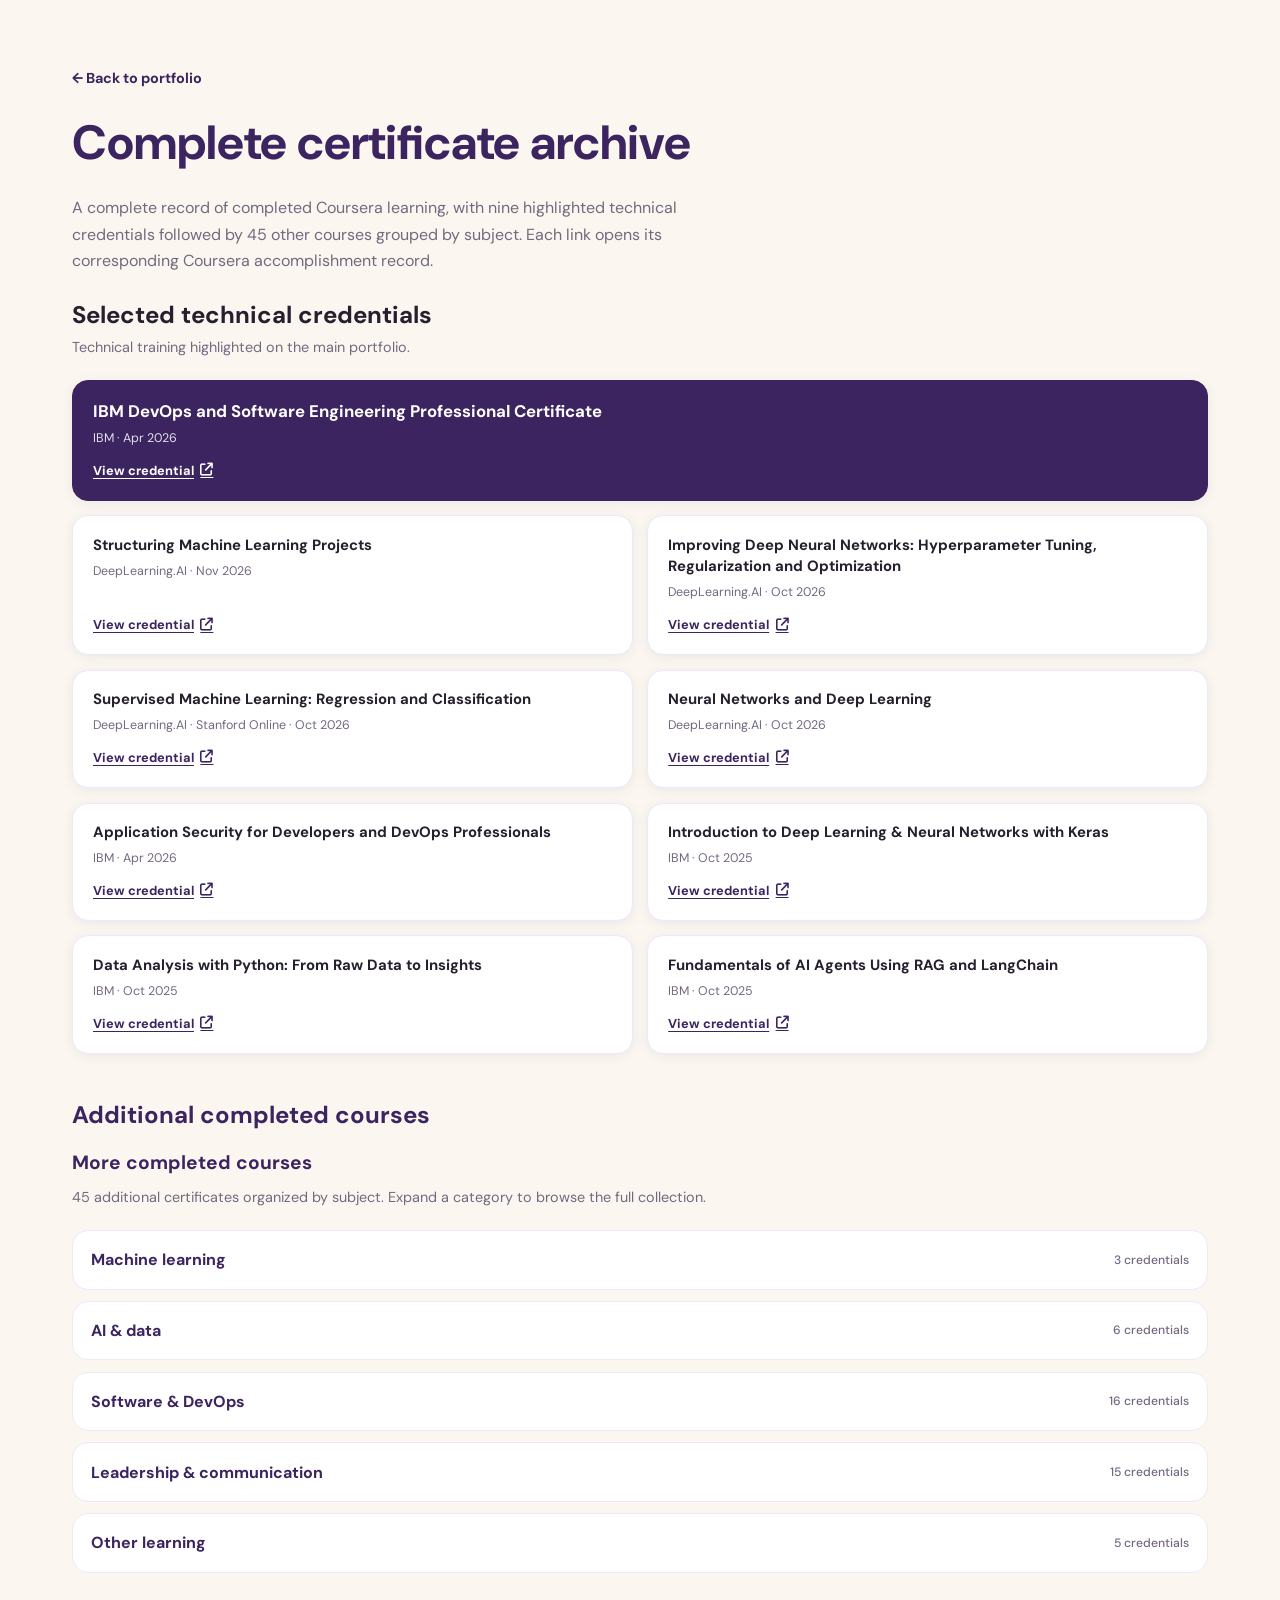
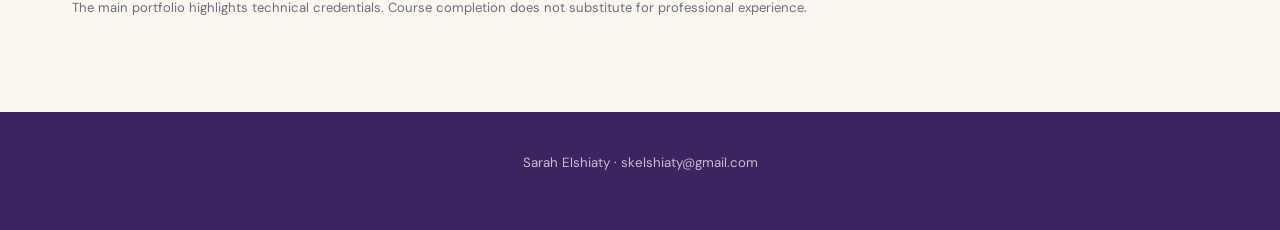
==== commit a4fc6104: "Include selected technical credentials in complete certificate archive" ====
--- a/certificates.html
+++ b/certificates.html
@@ -18,6 +18,7 @@
     .archive-page .credentials-archive { margin-top: 0; }
     .archive-note { padding: 0.8rem 0; color: var(--text-soft); font-size: .82rem; }
     .archive-page .credential-group { max-width: 100%; }
+    .archive-subheading { margin-top: 2.6rem; margin-bottom: .7rem; color: var(--green-deep); }
   </style>
 </head>
 <body>
@@ -25,9 +26,76 @@
     <header class="archive-page-header">
       <a class="archive-back" href="index.html#highlights">← Back to portfolio</a>
       <h1>Complete certificate archive</h1>
-      <p>A full record of completed Coursera learning. The main portfolio highlights selected credentials; this page lists additional courses by subject. Each link opens the corresponding Coursera accomplishment record.</p>
+      <p>A complete record of completed Coursera learning, with nine highlighted technical credentials followed by 45 other courses grouped by subject. Each link opens its corresponding Coursera accomplishment record.</p>
     </header>
-    <section class="archive-page" aria-label="Additional completed credentials">
+    <section class="archive-page" aria-label="Completed credentials">
+      <div class="credentials-header"><div><h2>Selected technical credentials</h2><p>Technical training highlighted on the main portfolio.</p></div></div>
+      <div class="credentials-featured-grid">
+          <article class="credential-feature credential-feature-primary">
+            <div class="credential-feature-text">
+              <h4>IBM DevOps and Software Engineering Professional Certificate</h4>
+              <p>IBM <span aria-hidden="true">·</span> Apr 2026</p>
+            </div>
+            <a class="credential-verify" href="https://www.coursera.org/account/accomplishments/specialization/231V6GNIEZ8C" target="_blank" rel="noopener noreferrer" aria-label="View Coursera credential: IBM DevOps and Software Engineering Professional Certificate">View credential <i class="fas fa-arrow-up-right-from-square" aria-hidden="true"></i></a>
+          </article>
+          <article class="credential-feature">
+            <div class="credential-feature-text">
+              <h4>Structuring Machine Learning Projects</h4>
+              <p>DeepLearning.AI <span aria-hidden="true">·</span> Nov 2026</p>
+            </div>
+            <a class="credential-verify" href="https://www.coursera.org/account/accomplishments/verify/RFKSYOAQ96SX" target="_blank" rel="noopener noreferrer" aria-label="View Coursera credential: Structuring Machine Learning Projects">View credential <i class="fas fa-arrow-up-right-from-square" aria-hidden="true"></i></a>
+          </article>
+          <article class="credential-feature">
+            <div class="credential-feature-text">
+              <h4>Improving Deep Neural Networks: Hyperparameter Tuning, Regularization and Optimization</h4>
+              <p>DeepLearning.AI <span aria-hidden="true">·</span> Oct 2026</p>
+            </div>
+            <a class="credential-verify" href="https://www.coursera.org/account/accomplishments/verify/7MOFKTP6LFXU" target="_blank" rel="noopener noreferrer" aria-label="View Coursera credential: Improving Deep Neural Networks: Hyperparameter Tuning, Regularization and Optimization">View credential <i class="fas fa-arrow-up-right-from-square" aria-hidden="true"></i></a>
+          </article>
+          <article class="credential-feature">
+            <div class="credential-feature-text">
+              <h4>Supervised Machine Learning: Regression and Classification</h4>
+              <p>DeepLearning.AI · Stanford Online <span aria-hidden="true">·</span> Oct 2026</p>
+            </div>
+            <a class="credential-verify" href="https://www.coursera.org/account/accomplishments/verify/65UGHFI2BI0Q" target="_blank" rel="noopener noreferrer" aria-label="View Coursera credential: Supervised Machine Learning: Regression and Classification">View credential <i class="fas fa-arrow-up-right-from-square" aria-hidden="true"></i></a>
+          </article>
+          <article class="credential-feature">
+            <div class="credential-feature-text">
+              <h4>Neural Networks and Deep Learning</h4>
+              <p>DeepLearning.AI <span aria-hidden="true">·</span> Oct 2026</p>
+            </div>
+            <a class="credential-verify" href="https://www.coursera.org/account/accomplishments/verify/PIG8EBXKA811" target="_blank" rel="noopener noreferrer" aria-label="View Coursera credential: Neural Networks and Deep Learning">View credential <i class="fas fa-arrow-up-right-from-square" aria-hidden="true"></i></a>
+          </article>
+          <article class="credential-feature">
+            <div class="credential-feature-text">
+              <h4>Application Security for Developers and DevOps Professionals</h4>
+              <p>IBM <span aria-hidden="true">·</span> Apr 2026</p>
+            </div>
+            <a class="credential-verify" href="https://www.coursera.org/account/accomplishments/verify/NNJCLI1DA8LP" target="_blank" rel="noopener noreferrer" aria-label="View Coursera credential: Application Security for Developers and DevOps Professionals">View credential <i class="fas fa-arrow-up-right-from-square" aria-hidden="true"></i></a>
+          </article>
+          <article class="credential-feature">
+            <div class="credential-feature-text">
+              <h4>Introduction to Deep Learning &amp; Neural Networks with Keras</h4>
+              <p>IBM <span aria-hidden="true">·</span> Oct 2025</p>
+            </div>
+            <a class="credential-verify" href="https://www.coursera.org/account/accomplishments/verify/25PS9VSP9F3A" target="_blank" rel="noopener noreferrer" aria-label="View Coursera credential: Introduction to Deep Learning &amp; Neural Networks with Keras">View credential <i class="fas fa-arrow-up-right-from-square" aria-hidden="true"></i></a>
+          </article>
+          <article class="credential-feature">
+            <div class="credential-feature-text">
+              <h4>Data Analysis with Python: From Raw Data to Insights</h4>
+              <p>IBM <span aria-hidden="true">·</span> Oct 2025</p>
+            </div>
+            <a class="credential-verify" href="https://www.coursera.org/account/accomplishments/verify/YAYMUE289E9N" target="_blank" rel="noopener noreferrer" aria-label="View Coursera credential: Data Analysis with Python: From Raw Data to Insights">View credential <i class="fas fa-arrow-up-right-from-square" aria-hidden="true"></i></a>
+          </article>
+          <article class="credential-feature">
+            <div class="credential-feature-text">
+              <h4>Fundamentals of AI Agents Using RAG and LangChain</h4>
+              <p>IBM <span aria-hidden="true">·</span> Oct 2025</p>
+            </div>
+            <a class="credential-verify" href="https://www.coursera.org/account/accomplishments/verify/U35Q1GHTOX86" target="_blank" rel="noopener noreferrer" aria-label="View Coursera credential: Fundamentals of AI Agents Using RAG and LangChain">View credential <i class="fas fa-arrow-up-right-from-square" aria-hidden="true"></i></a>
+          </article>
+      </div>
+      <div class="archive-subheading"><h2>Additional completed courses</h2></div>
       <div class="credentials-archive">
         <div class="credentials-archive-heading">
           <h3>More completed courses</h3>
@@ -240,7 +308,7 @@
           </details>
       </div>
 
-      <p class="archive-note">The selected technical credentials are shown on the <a href="index.html#highlights">main portfolio</a>. Course certificates are evidence of course completion, not substitutes for professional work experience.</p>
+      <p class="archive-note">The <a href="index.html#highlights">main portfolio</a> highlights technical credentials. Course completion does not substitute for professional experience.</p>
     </section>
   </main>
   <footer><div class="container"><p>Sarah Elshiaty · <a href="mailto:skelshiaty@gmail.com">skelshiaty@gmail.com</a></p></div></footer>
